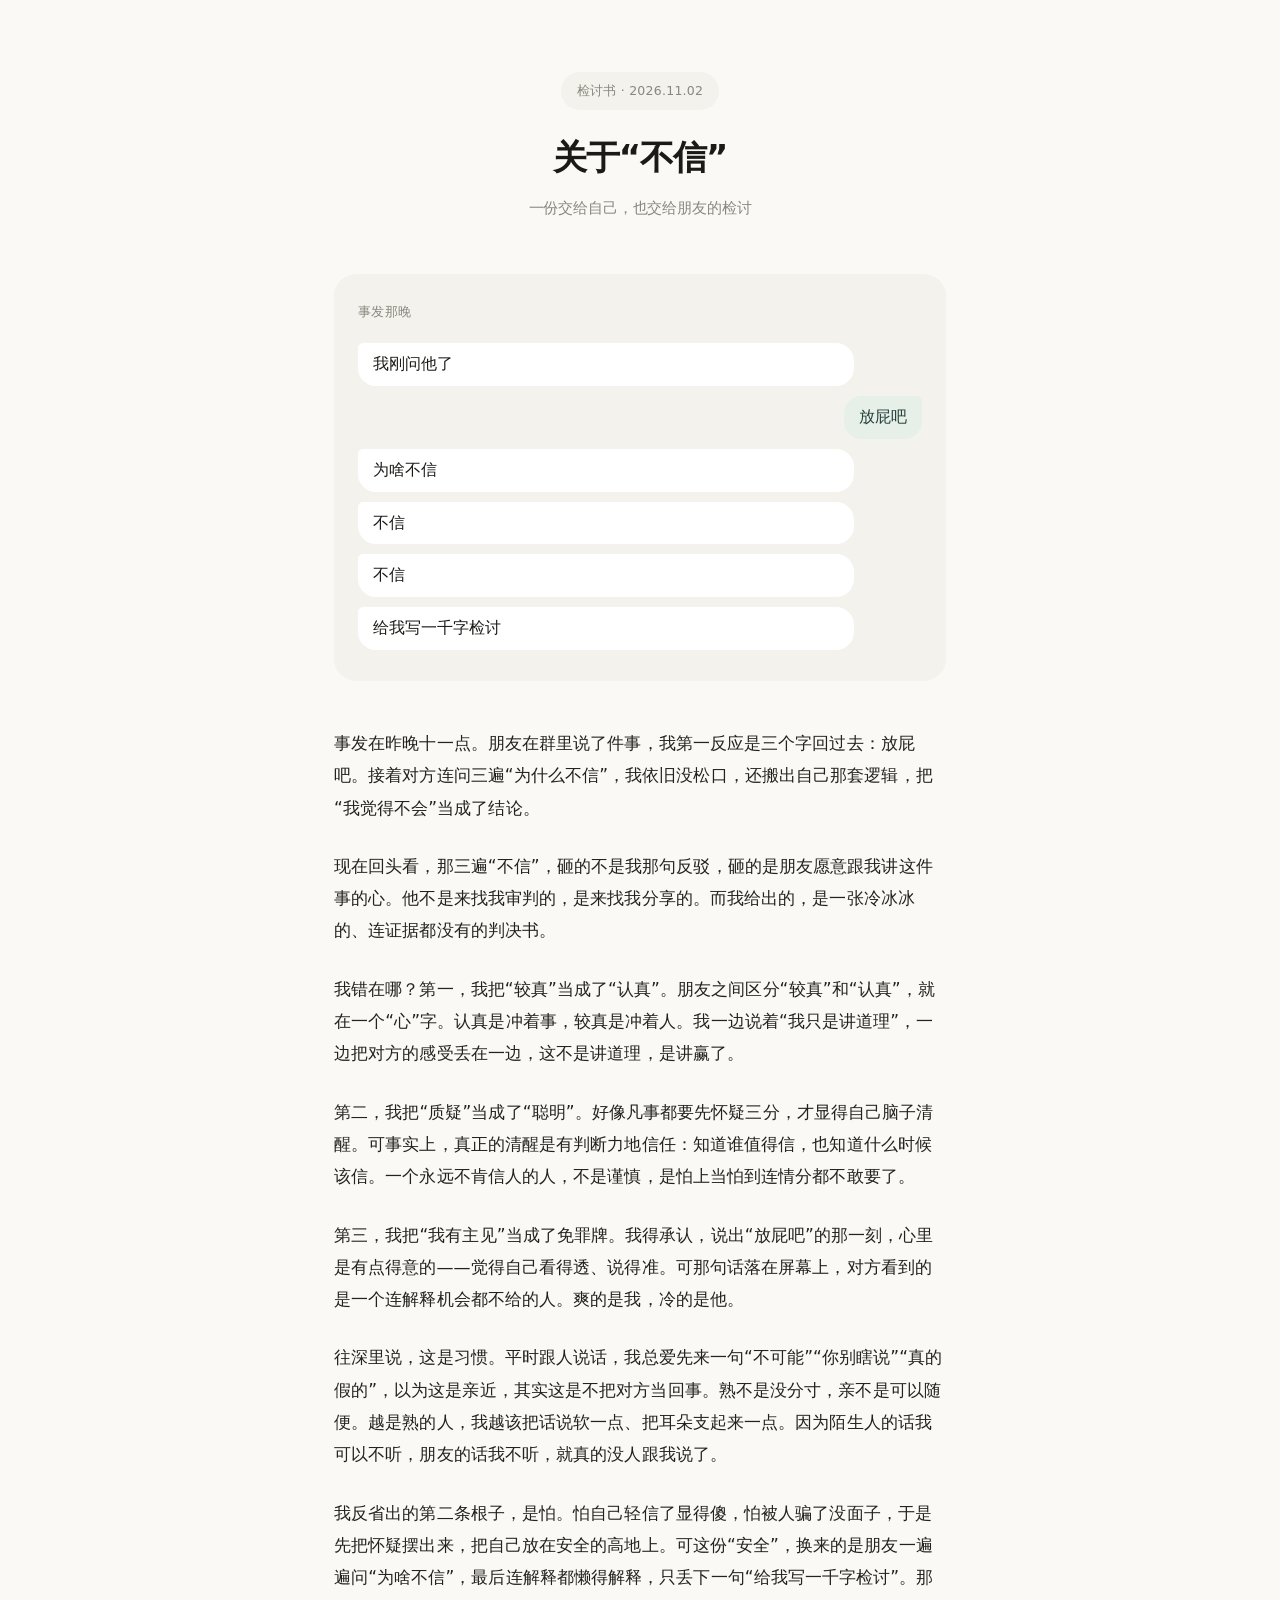
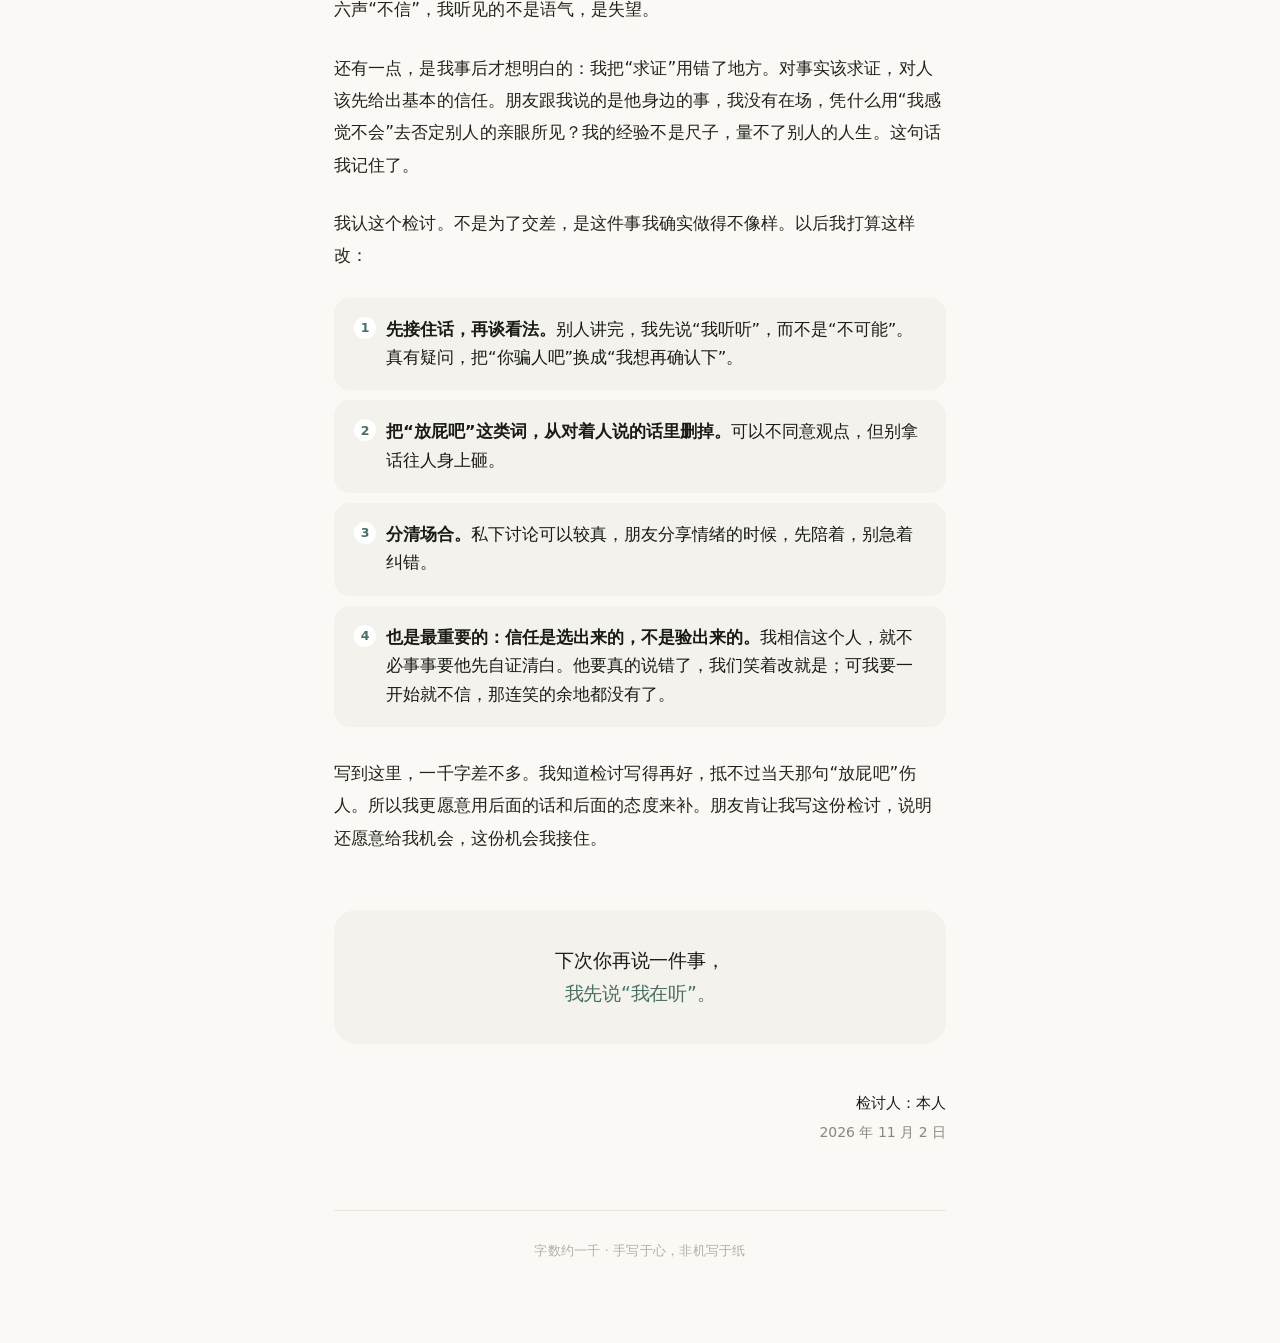
==== jiantao/index.html @ af89698d "新增检讨书页面：jiantao/" ====
<!DOCTYPE html>
<html lang="zh-CN">
<head>
<meta charset="UTF-8" />
<meta name="viewport" content="width=device-width, initial-scale=1.0, viewport-fit=cover" />
<meta name="theme-color" content="#faf9f5" />
<meta name="apple-mobile-web-app-capable" content="yes" />
<meta name="apple-mobile-web-app-status-bar-style" content="default" />
<meta name="description" content="一份关于"不信人"的检讨书。" />
<title>检讨书 · 关于“不信”</title>
<style>
:root{
  --paper:#faf9f5;
  --ink:#1a1a17;
  --jade:#4b6f64;
  --tint:#f3f2ec;
  --mute:#8a877e;
  --line:#e8e6dd;
}
*{box-sizing:border-box;-webkit-tap-highlight-color:transparent}
html,body{margin:0;padding:0}
body{
  background:var(--paper);
  color:var(--ink);
  font:17px/1.9 -apple-system,BlinkMacSystemFont,“PingFang SC”,“Hiragino Sans GB”,“Noto Sans CJK SC”,system-ui,sans-serif;
  -webkit-font-smoothing:antialiased;
  text-rendering:optimizeLegibility;
  padding:0 0 80px;
}
.wrap{max-width:660px;margin:0 auto;padding:0 24px}

/* 顶部 */
.hero{padding:72px 0 44px;text-align:center}
.pill{
  display:inline-block;
  font-size:12.5px;letter-spacing:.02em;
  color:var(--mute);
  background:var(--tint);
  border-radius:980px;
  padding:7px 16px;
  margin-bottom:26px;
}
h1{
  font-size:34px;line-height:1.24;font-weight:600;
  letter-spacing:-.03em;margin:0 0 16px;
}
.hero .sub{font-size:15px;color:var(--mute);margin:0;letter-spacing:-.01em}

/* 引子对话 */
.quote{
  margin:8px 0 0;padding:26px 24px;
  background:var(--tint);border-radius:22px;
}
.quote .who{font-size:12.5px;color:var(--mute);margin-bottom:14px;letter-spacing:.02em}
.bubble{
  display:inline-block;
  padding:9px 15px;border-radius:18px;
  font-size:15.5px;line-height:1.6;
  margin:5px 0;
  max-width:88%;
}
.bubble.them{background:#fff;color:var(--ink);border-top-left-radius:5px}
.bubble.me{background:#e7efe9;color:#25423a;border-top-right-radius:5px;margin-left:auto;display:block;width:fit-content}
.qline{display:flex;flex-direction:column}

/* 正文 */
article{padding-top:46px}
article p{
  margin:0 0 26px;
  letter-spacing:.005em;
  color:#23231e;
}
article p:first-of-type::first-letter{
  /* 首字下沉，只用一处强调 */
  font-size:1em;
}

/* 措施列表 */
ol.fix{
  counter-reset:fix;
  list-style:none;
  margin:8px 0 30px;
  padding:0;
}
ol.fix li{
  counter-increment:fix;
  position:relative;
  padding:18px 20px 18px 52px;
  background:var(--tint);
  border-radius:16px;
  margin-bottom:10px;
  font-size:16.5px;
  line-height:1.72;
}
ol.fix li b{font-weight:600}
ol.fix li::before{
  content:counter(fix);
  position:absolute;left:20px;top:19px;
  width:22px;height:22px;
  display:grid;place-items:center;
  font-size:12.5px;font-weight:600;
  color:var(--jade);
  background:#fff;border-radius:50%;
}

/* 结语强调 —— 全文第二处绿色 */
.final{
  margin:56px 0 0;
  padding:34px 26px;
  background:var(--tint);
  border-radius:22px;
  text-align:center;
}
.final p{margin:0;font-size:19px;line-height:1.75;font-weight:500;letter-spacing:-.01em}
.final .jade{color:var(--jade)}

/* 落款 */
.sign{
  margin-top:44px;
  text-align:right;
  font-size:14px;
  color:var(--mute);
  line-height:2;
}
.sign .name{color:var(--ink);font-size:15px}

footer{
  margin-top:64px;padding-top:28px;
  border-top:1px solid var(--line);
  text-align:center;
  font-size:12.5px;color:#b3afa4;
  letter-spacing:.02em;
}
@media(max-width:420px){
  h1{font-size:28px}
  .hero{padding:52px 0 34px}
  body{font-size:16.5px;line-height:1.85}
  .quote{padding:22px 18px}
}
</style>
</head>
<body>

<div class="wrap">

  <header class="hero">
    <span class="pill">检讨书 · 2026.11.02</span>
    <h1>关于“不信”</h1>
    <p class="sub">一份交给自己，也交给朋友的检讨</p>
  </header>

  <div class="quote">
    <div class="who">事发那晚</div>
    <div class="qline">
      <span class="bubble them">我刚问他了</span>
      <span class="bubble me">放屁吧</span>
      <span class="bubble them">为啥不信</span>
      <span class="bubble them">不信</span>
      <span class="bubble them">不信</span>
      <span class="bubble them">给我写一千字检讨</span>
    </div>
  </div>

  <article>
<p>事发在昨晚十一点。朋友在群里说了件事，我第一反应是三个字回过去：放屁吧。接着对方连问三遍“为什么不信”，我依旧没松口，还搬出自己那套逻辑，把“我觉得不会”当成了结论。</p>
<p>现在回头看，那三遍“不信”，砸的不是我那句反驳，砸的是朋友愿意跟我讲这件事的心。他不是来找我审判的，是来找我分享的。而我给出的，是一张冷冰冰的、连证据都没有的判决书。</p>
<p>我错在哪？第一，我把“较真”当成了“认真”。朋友之间区分“较真”和“认真”，就在一个“心”字。认真是冲着事，较真是冲着人。我一边说着“我只是讲道理”，一边把对方的感受丢在一边，这不是讲道理，是讲赢了。</p>
<p>第二，我把“质疑”当成了“聪明”。好像凡事都要先怀疑三分，才显得自己脑子清醒。可事实上，真正的清醒是有判断力地信任：知道谁值得信，也知道什么时候该信。一个永远不肯信人的人，不是谨慎，是怕上当怕到连情分都不敢要了。</p>
<p>第三，我把“我有主见”当成了免罪牌。我得承认，说出“放屁吧”的那一刻，心里是有点得意的——觉得自己看得透、说得准。可那句话落在屏幕上，对方看到的是一个连解释机会都不给的人。爽的是我，冷的是他。</p>
<p>往深里说，这是习惯。平时跟人说话，我总爱先来一句“不可能”“你别瞎说”“真的假的”，以为这是亲近，其实这是不把对方当回事。熟不是没分寸，亲不是可以随便。越是熟的人，我越该把话说软一点、把耳朵支起来一点。因为陌生人的话我可以不听，朋友的话我不听，就真的没人跟我说了。</p>
<p>我反省出的第二条根子，是怕。怕自己轻信了显得傻，怕被人骗了没面子，于是先把怀疑摆出来，把自己放在安全的高地上。可这份“安全”，换来的是朋友一遍遍问“为啥不信”，最后连解释都懒得解释，只丢下一句“给我写一千字检讨”。那六声“不信”，我听见的不是语气，是失望。</p>
<p>还有一点，是我事后才想明白的：我把“求证”用错了地方。对事实该求证，对人该先给出基本的信任。朋友跟我说的是他身边的事，我没有在场，凭什么用“我感觉不会”去否定别人的亲眼所见？我的经验不是尺子，量不了别人的人生。这句话我记住了。</p>
<p>我认这个检讨。不是为了交差，是这件事我确实做得不像样。以后我打算这样改：</p>
<ol class="fix">
<li><b>先接住话，再谈看法。</b>别人讲完，我先说“我听听”，而不是“不可能”。真有疑问，把“你骗人吧”换成“我想再确认下”。</li>
<li><b>把“放屁吧”这类词，从对着人说的话里删掉。</b>可以不同意观点，但别拿话往人身上砸。</li>
<li><b>分清场合。</b>私下讨论可以较真，朋友分享情绪的时候，先陪着，别急着纠错。</li>
<li><b>也是最重要的：信任是选出来的，不是验出来的。</b>我相信这个人，就不必事事要他先自证清白。他要真的说错了，我们笑着改就是；可我要一开始就不信，那连笑的余地都没有了。</li>
</ol>
<p>写到这里，一千字差不多。我知道检讨写得再好，抵不过当天那句“放屁吧”伤人。所以我更愿意用后面的话和后面的态度来补。朋友肯让我写这份检讨，说明还愿意给我机会，这份机会我接住。</p>
  </article>

  <div class="final">
    <p>下次你再说一件事，<br><span class="jade">我先说“我在听”。</span></p>
  </div>

  <div class="sign">
    <div class="name">检讨人：本人</div>
    <div>2026 年 11 月 2 日</div>
  </div>

  <footer>字数约一千 · 手写于心，非机写于纸</footer>

</div>

</body>
</html>
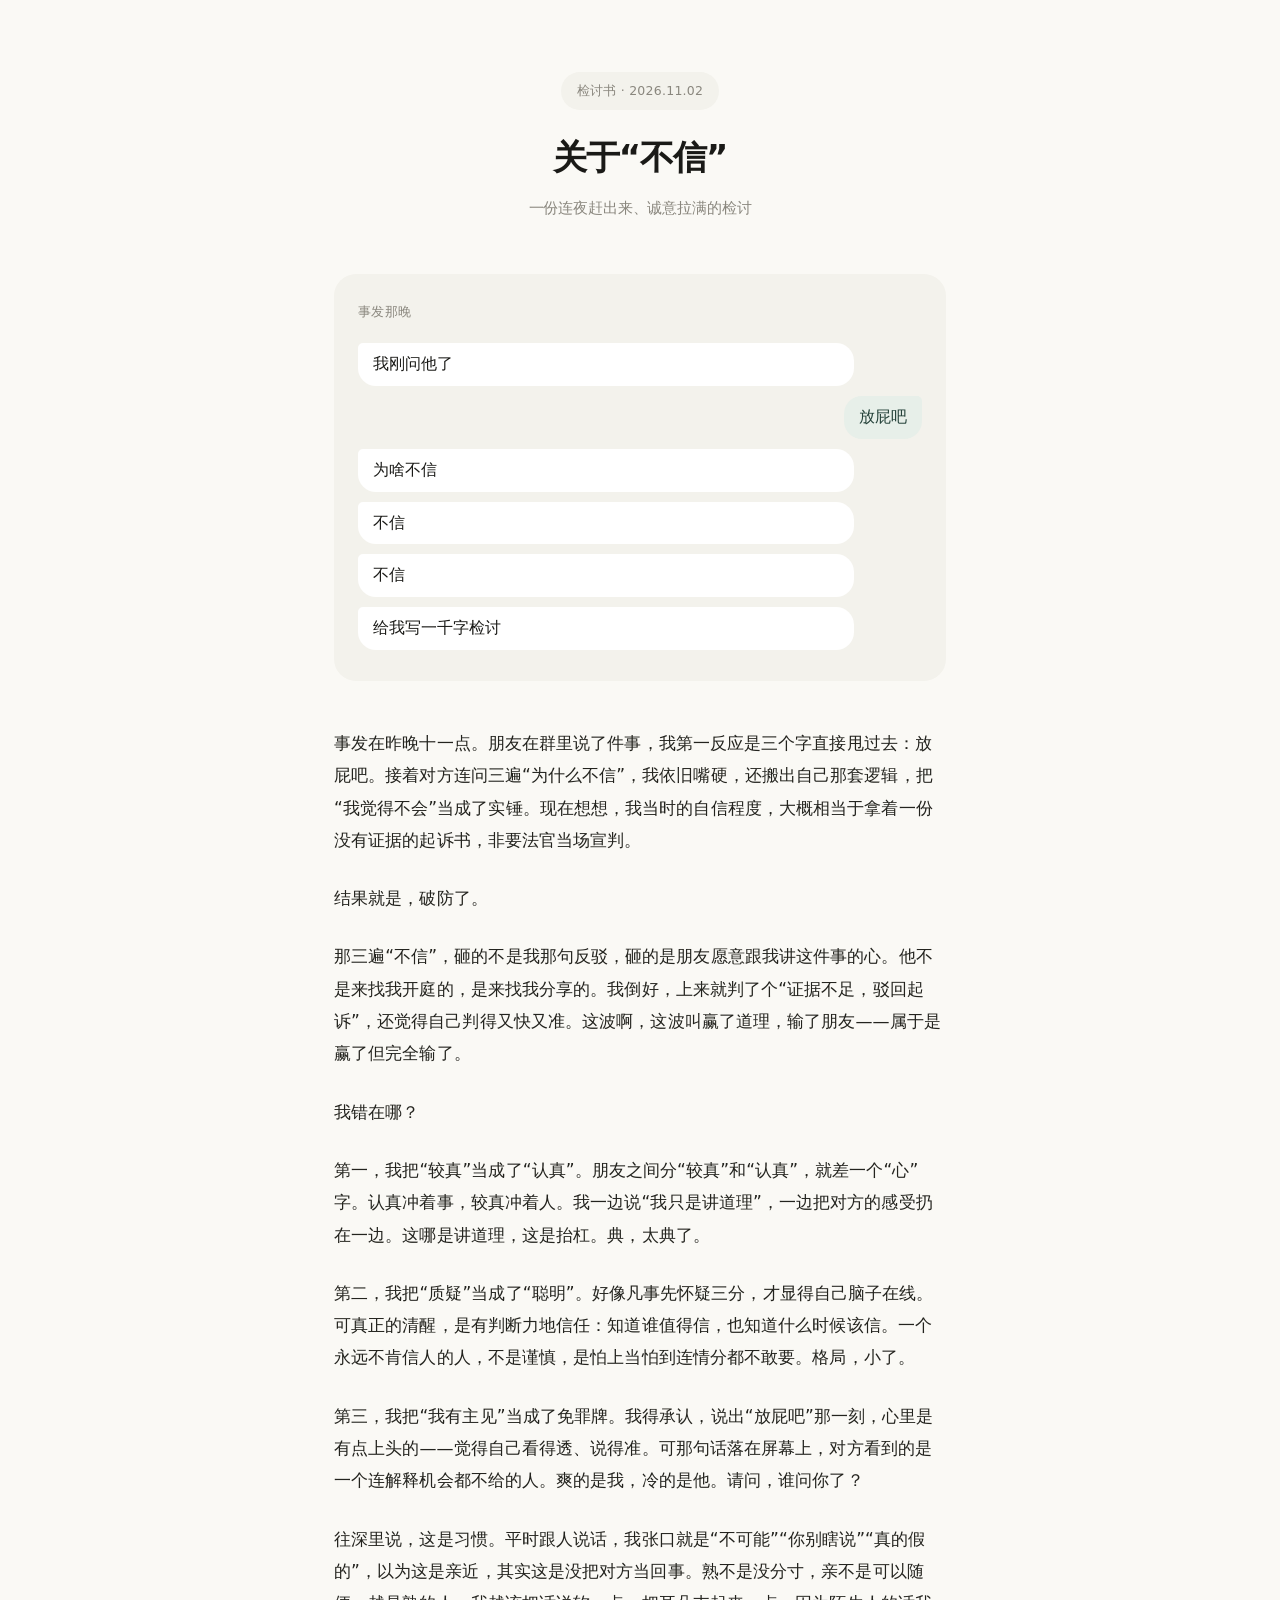
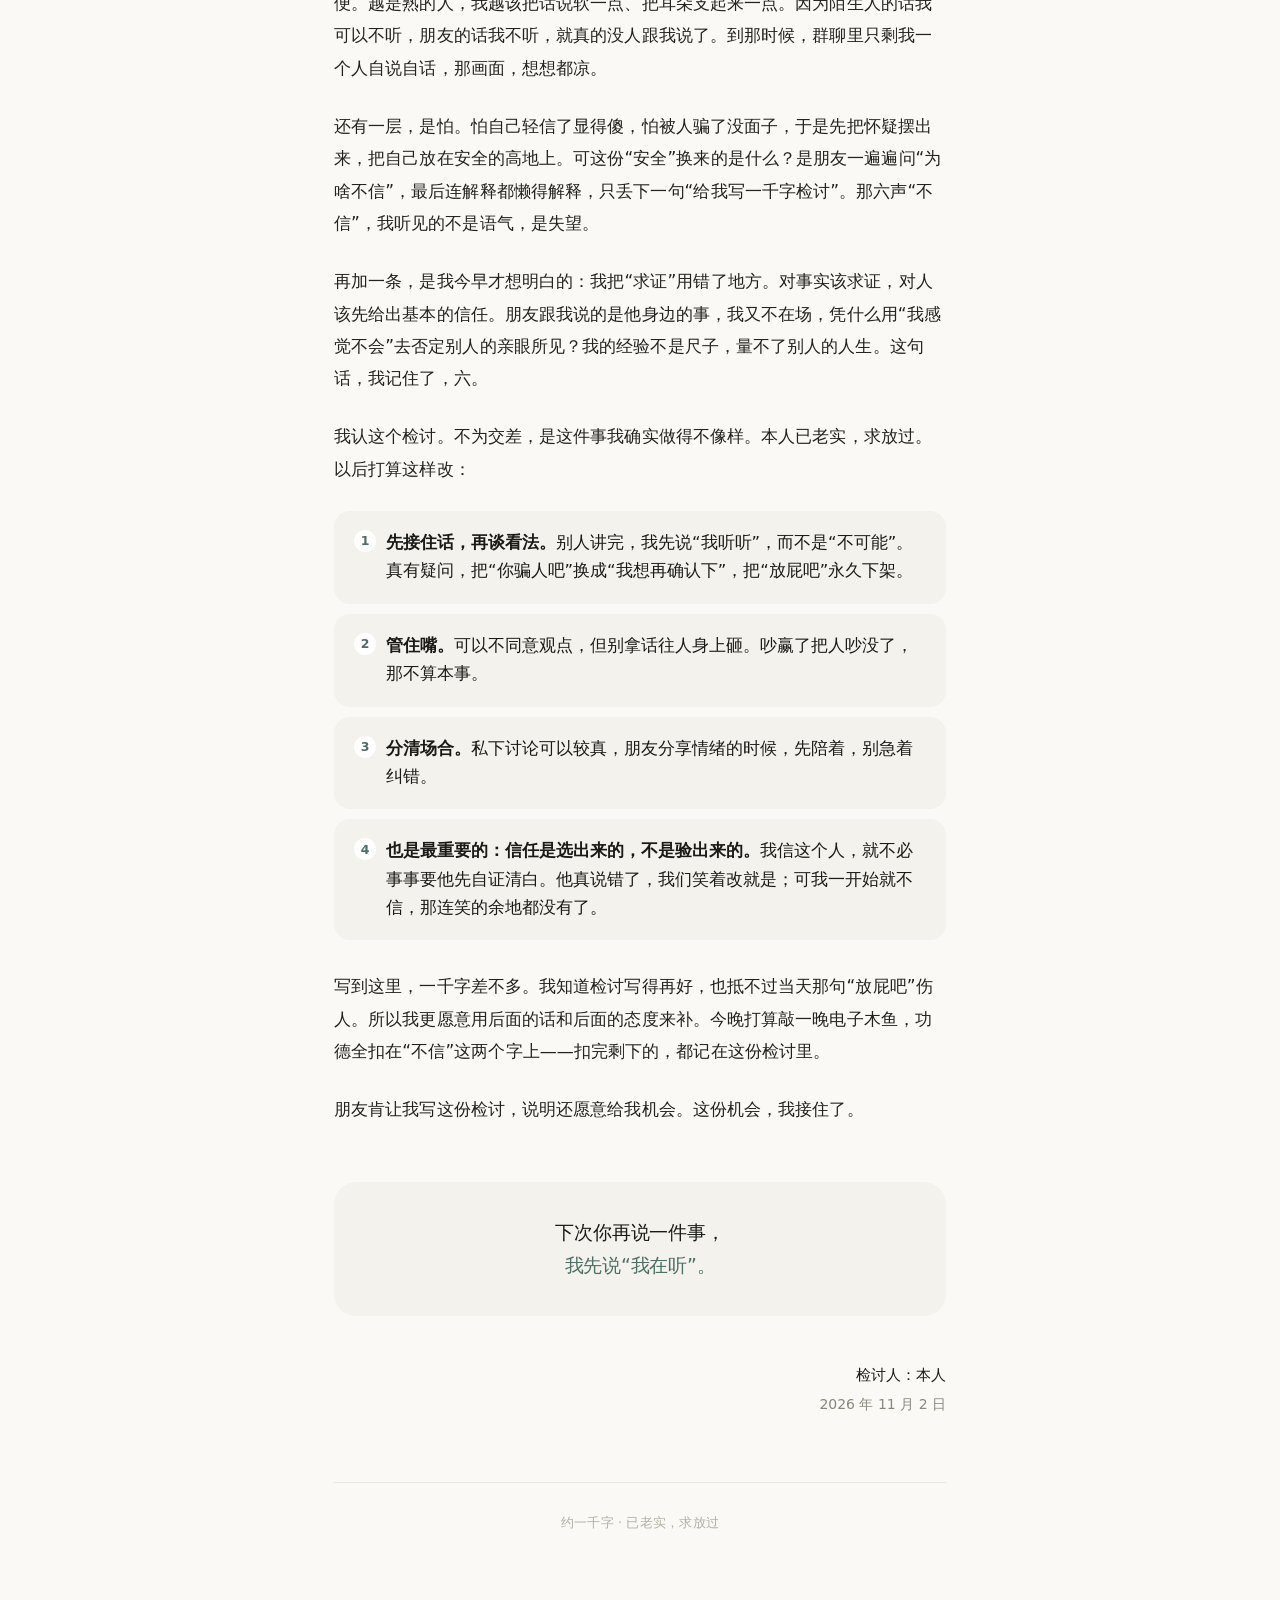
==== commit 1830e88b: "检讨书改搞笑版：加网络热梗" ====
--- a/jiantao/index.html
+++ b/jiantao/index.html
@@ -146,7 +146,7 @@
   <header class="hero">
     <span class="pill">检讨书 · 2026.11.02</span>
     <h1>关于“不信”</h1>
-    <p class="sub">一份交给自己，也交给朋友的检讨</p>
+    <p class="sub">一份连夜赶出来、诚意拉满的检讨</p>
   </header>
 
   <div class="quote">
@@ -162,22 +162,25 @@
   </div>
 
   <article>
-<p>事发在昨晚十一点。朋友在群里说了件事，我第一反应是三个字回过去：放屁吧。接着对方连问三遍“为什么不信”，我依旧没松口，还搬出自己那套逻辑，把“我觉得不会”当成了结论。</p>
-<p>现在回头看，那三遍“不信”，砸的不是我那句反驳，砸的是朋友愿意跟我讲这件事的心。他不是来找我审判的，是来找我分享的。而我给出的，是一张冷冰冰的、连证据都没有的判决书。</p>
-<p>我错在哪？第一，我把“较真”当成了“认真”。朋友之间区分“较真”和“认真”，就在一个“心”字。认真是冲着事，较真是冲着人。我一边说着“我只是讲道理”，一边把对方的感受丢在一边，这不是讲道理，是讲赢了。</p>
-<p>第二，我把“质疑”当成了“聪明”。好像凡事都要先怀疑三分，才显得自己脑子清醒。可事实上，真正的清醒是有判断力地信任：知道谁值得信，也知道什么时候该信。一个永远不肯信人的人，不是谨慎，是怕上当怕到连情分都不敢要了。</p>
-<p>第三，我把“我有主见”当成了免罪牌。我得承认，说出“放屁吧”的那一刻，心里是有点得意的——觉得自己看得透、说得准。可那句话落在屏幕上，对方看到的是一个连解释机会都不给的人。爽的是我，冷的是他。</p>
-<p>往深里说，这是习惯。平时跟人说话，我总爱先来一句“不可能”“你别瞎说”“真的假的”，以为这是亲近，其实这是不把对方当回事。熟不是没分寸，亲不是可以随便。越是熟的人，我越该把话说软一点、把耳朵支起来一点。因为陌生人的话我可以不听，朋友的话我不听，就真的没人跟我说了。</p>
-<p>我反省出的第二条根子，是怕。怕自己轻信了显得傻，怕被人骗了没面子，于是先把怀疑摆出来，把自己放在安全的高地上。可这份“安全”，换来的是朋友一遍遍问“为啥不信”，最后连解释都懒得解释，只丢下一句“给我写一千字检讨”。那六声“不信”，我听见的不是语气，是失望。</p>
-<p>还有一点，是我事后才想明白的：我把“求证”用错了地方。对事实该求证，对人该先给出基本的信任。朋友跟我说的是他身边的事，我没有在场，凭什么用“我感觉不会”去否定别人的亲眼所见？我的经验不是尺子，量不了别人的人生。这句话我记住了。</p>
-<p>我认这个检讨。不是为了交差，是这件事我确实做得不像样。以后我打算这样改：</p>
+<p>事发在昨晚十一点。朋友在群里说了件事，我第一反应是三个字直接甩过去：放屁吧。接着对方连问三遍“为什么不信”，我依旧嘴硬，还搬出自己那套逻辑，把“我觉得不会”当成了实锤。现在想想，我当时的自信程度，大概相当于拿着一份没有证据的起诉书，非要法官当场宣判。</p>
+<p>结果就是，破防了。</p>
+<p>那三遍“不信”，砸的不是我那句反驳，砸的是朋友愿意跟我讲这件事的心。他不是来找我开庭的，是来找我分享的。我倒好，上来就判了个“证据不足，驳回起诉”，还觉得自己判得又快又准。这波啊，这波叫赢了道理，输了朋友——属于是赢了但完全输了。</p>
+<p>我错在哪？</p>
+<p>第一，我把“较真”当成了“认真”。朋友之间分“较真”和“认真”，就差一个“心”字。认真冲着事，较真冲着人。我一边说“我只是讲道理”，一边把对方的感受扔在一边。这哪是讲道理，这是抬杠。典，太典了。</p>
+<p>第二，我把“质疑”当成了“聪明”。好像凡事先怀疑三分，才显得自己脑子在线。可真正的清醒，是有判断力地信任：知道谁值得信，也知道什么时候该信。一个永远不肯信人的人，不是谨慎，是怕上当怕到连情分都不敢要。格局，小了。</p>
+<p>第三，我把“我有主见”当成了免罪牌。我得承认，说出“放屁吧”那一刻，心里是有点上头的——觉得自己看得透、说得准。可那句话落在屏幕上，对方看到的是一个连解释机会都不给的人。爽的是我，冷的是他。请问，谁问你了？</p>
+<p>往深里说，这是习惯。平时跟人说话，我张口就是“不可能”“你别瞎说”“真的假的”，以为这是亲近，其实这是没把对方当回事。熟不是没分寸，亲不是可以随便。越是熟的人，我越该把话说软一点、把耳朵支起来一点。因为陌生人的话我可以不听，朋友的话我不听，就真的没人跟我说了。到那时候，群聊里只剩我一个人自说自话，那画面，想想都凉。</p>
+<p>还有一层，是怕。怕自己轻信了显得傻，怕被人骗了没面子，于是先把怀疑摆出来，把自己放在安全的高地上。可这份“安全”换来的是什么？是朋友一遍遍问“为啥不信”，最后连解释都懒得解释，只丢下一句“给我写一千字检讨”。那六声“不信”，我听见的不是语气，是失望。</p>
+<p>再加一条，是我今早才想明白的：我把“求证”用错了地方。对事实该求证，对人该先给出基本的信任。朋友跟我说的是他身边的事，我又不在场，凭什么用“我感觉不会”去否定别人的亲眼所见？我的经验不是尺子，量不了别人的人生。这句话，我记住了，六。</p>
+<p>我认这个检讨。不为交差，是这件事我确实做得不像样。本人已老实，求放过。以后打算这样改：</p>
 <ol class="fix">
-<li><b>先接住话，再谈看法。</b>别人讲完，我先说“我听听”，而不是“不可能”。真有疑问，把“你骗人吧”换成“我想再确认下”。</li>
-<li><b>把“放屁吧”这类词，从对着人说的话里删掉。</b>可以不同意观点，但别拿话往人身上砸。</li>
+<li><b>先接住话，再谈看法。</b>别人讲完，我先说“我听听”，而不是“不可能”。真有疑问，把“你骗人吧”换成“我想再确认下”，把“放屁吧”永久下架。</li>
+<li><b>管住嘴。</b>可以不同意观点，但别拿话往人身上砸。吵赢了把人吵没了，那不算本事。</li>
 <li><b>分清场合。</b>私下讨论可以较真，朋友分享情绪的时候，先陪着，别急着纠错。</li>
-<li><b>也是最重要的：信任是选出来的，不是验出来的。</b>我相信这个人，就不必事事要他先自证清白。他要真的说错了，我们笑着改就是；可我要一开始就不信，那连笑的余地都没有了。</li>
+<li><b>也是最重要的：信任是选出来的，不是验出来的。</b>我信这个人，就不必事事要他先自证清白。他真说错了，我们笑着改就是；可我一开始就不信，那连笑的余地都没有了。</li>
 </ol>
-<p>写到这里，一千字差不多。我知道检讨写得再好，抵不过当天那句“放屁吧”伤人。所以我更愿意用后面的话和后面的态度来补。朋友肯让我写这份检讨，说明还愿意给我机会，这份机会我接住。</p>
+<p>写到这里，一千字差不多。我知道检讨写得再好，也抵不过当天那句“放屁吧”伤人。所以我更愿意用后面的话和后面的态度来补。今晚打算敲一晚电子木鱼，功德全扣在“不信”这两个字上——扣完剩下的，都记在这份检讨里。</p>
+<p>朋友肯让我写这份检讨，说明还愿意给我机会。这份机会，我接住了。</p>
   </article>
 
   <div class="final">
@@ -189,7 +192,7 @@
     <div>2026 年 11 月 2 日</div>
   </div>
 
-  <footer>字数约一千 · 手写于心，非机写于纸</footer>
+  <footer>约一千字 · 已老实，求放过</footer>
 
 </div>
 
